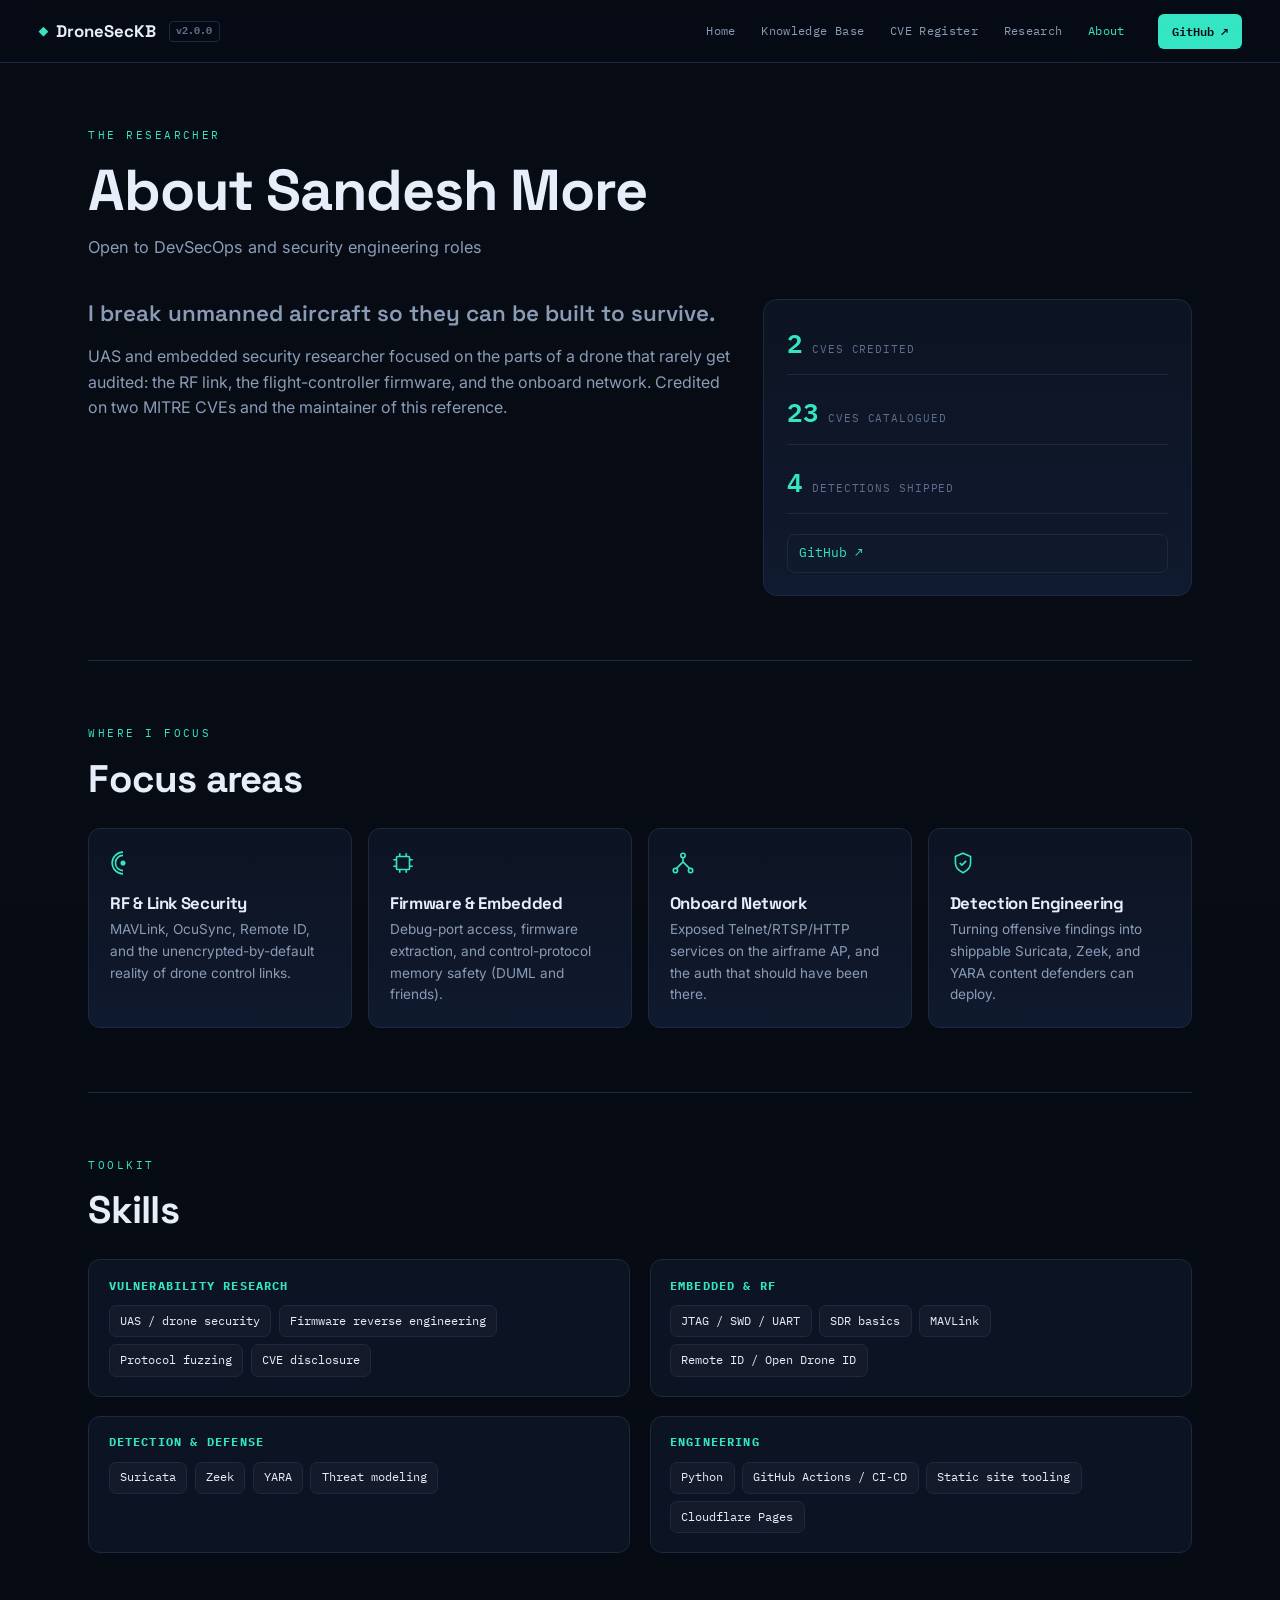
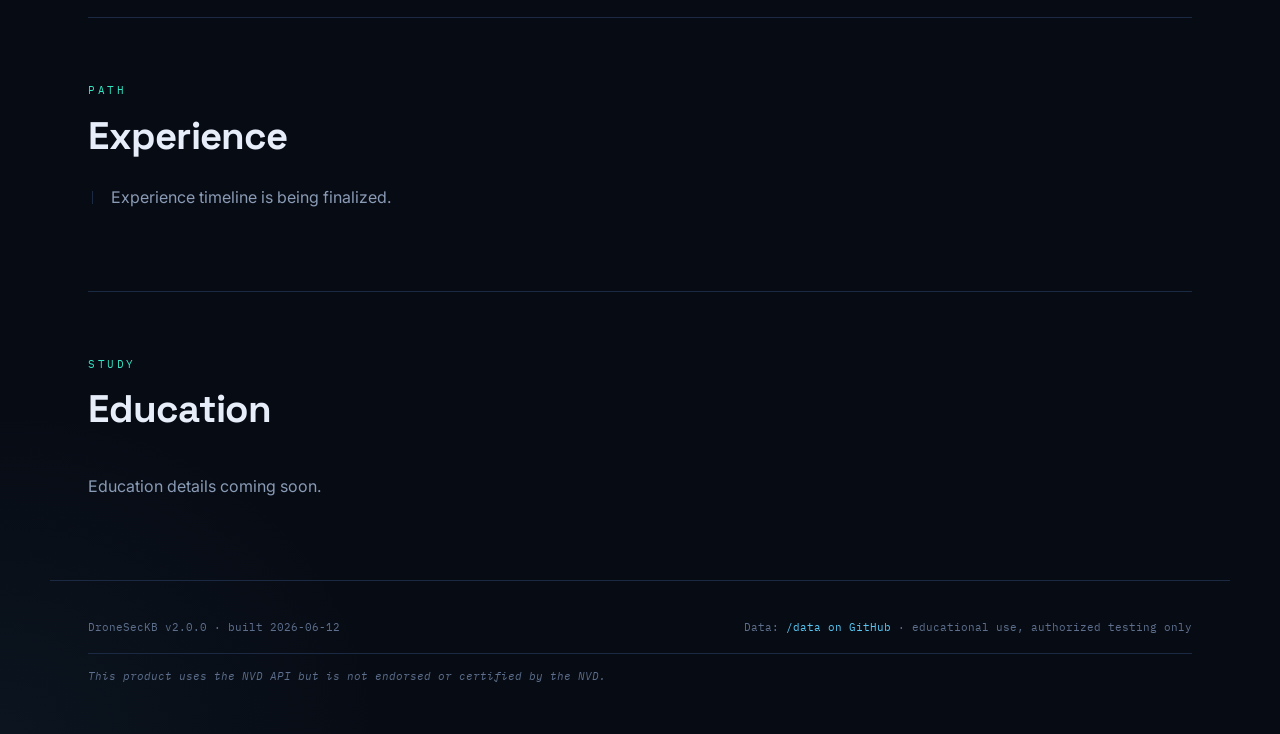
==== about.html @ fc01cfe6 "Add files via upload" ====
<!DOCTYPE html>
<html lang="en">
<head>
<meta charset="UTF-8">
<meta name="viewport" content="width=device-width, initial-scale=1">
<title>About · Sandesh More</title>
<meta name="description" content="UAS and embedded security researcher focused on the parts of a drone that rarely get audited: the RF link, the flight-controller firmware, and the onboard network. Credited on two MITRE CVEs and the maintainer of this reference.">
<meta property="og:title" content="About · Sandesh More">
<meta property="og:description" content="UAS and embedded security researcher focused on the parts of a drone that rarely get audited: the RF link, the flight-controller firmware, and the onboard network. Credited on two MITRE CVEs and the maintainer of this reference.">
<meta property="og:type" content="website">
<link rel="preconnect" href="https://fonts.googleapis.com">
<link rel="preconnect" href="https://fonts.gstatic.com" crossorigin>
<link href="https://fonts.googleapis.com/css2?family=Space+Grotesk:wght@400;500;600;700&family=Inter:wght@400;500;600&family=IBM+Plex+Mono:wght@400;500;600&display=swap" rel="stylesheet">
<style>:root{
  --void:#070B14; --panel:#0C1322; --panel-2:#101a2e; --panel-3:#0a1018; --grid:#1B2942; --grid-2:#243657;
  --ink:#E7EEFA; --muted:#8A9BB5; --faint:#5d6f8c;
  --scope:#34E5C4; --scope-2:#58C7F3;
  --critical:#FF5C72; --high:#FF9F45; --medium:#FFD23F; --low:#58C7F3; --na:#5d6f8c;
  --disp:'Space Grotesk',system-ui,sans-serif; --body:'Inter',system-ui,sans-serif; --mono:'IBM Plex Mono',ui-monospace,monospace;
  --maxw:1180px;
}
*{box-sizing:border-box}
html{scroll-behavior:smooth}
body{margin:0;background:var(--void);color:var(--ink);font-family:var(--body);line-height:1.6;-webkit-font-smoothing:antialiased;
  background-image:radial-gradient(900px 500px at 80% -10%,rgba(52,229,196,.07),transparent 60%),radial-gradient(700px 600px at 0% 100%,rgba(88,199,243,.05),transparent 55%);}
a{color:inherit;text-decoration:none}
h1,h2,h3,h4{font-family:var(--disp);font-weight:700;letter-spacing:-.02em;line-height:1.08;margin:0}
.eyebrow{font-family:var(--mono);font-size:.7rem;letter-spacing:.22em;color:var(--scope);text-transform:uppercase;margin:0 0 .9rem}
.muted{color:var(--muted)} .tiny{font-size:.72rem} .sm{font-size:.95rem}
.scanline{position:fixed;inset:0;pointer-events:none;z-index:200;mix-blend-mode:overlay;opacity:.5;background:repeating-linear-gradient(0deg,rgba(255,255,255,.018) 0 1px,transparent 1px 3px)}

/* topbar */
.topbar{position:sticky;top:0;z-index:100;display:flex;align-items:center;gap:1.4rem;padding:.85rem clamp(1rem,4vw,2.4rem);background:rgba(7,11,20,.8);backdrop-filter:blur(14px);border-bottom:1px solid var(--grid)}
.brand{font-family:var(--disp);font-weight:700;font-size:1.05rem;display:flex;align-items:center;gap:.5rem}
.brand .logo{color:var(--scope);font-size:.8rem}
.brand .ver{font-family:var(--mono);font-size:.62rem;color:var(--faint);padding:.1rem .4rem;border:1px solid var(--grid);border-radius:4px;margin-left:.3rem}
.nav{display:flex;gap:.2rem;margin-left:auto;flex-wrap:wrap}
.nav a{font-family:var(--mono);font-size:.74rem;letter-spacing:.03em;color:var(--muted);padding:.45rem .7rem;border-radius:6px;transition:.18s}
.nav a:hover{color:var(--ink);background:var(--panel)} .nav a.active{color:var(--scope)}
.ghbtn{font-family:var(--mono);font-size:.74rem;color:var(--void);background:var(--scope);padding:.5rem .85rem;border-radius:6px;font-weight:600;transition:.18s}
.ghbtn:hover{filter:brightness(1.1);transform:translateY(-1px)}
.menu-btn{display:none;background:transparent;border:1px solid var(--grid);color:var(--ink);font-size:1.1rem;border-radius:6px;padding:.3rem .6rem;cursor:pointer;margin-left:auto}

main{max-width:var(--maxw);margin:0 auto;padding:0 clamp(1rem,4vw,2.4rem)}

/* buttons */
.btn{font-family:var(--mono);font-size:.8rem;padding:.7rem 1.2rem;border-radius:7px;transition:.18s;border:1px solid transparent;display:inline-block}
.btn.sm{padding:.5rem .9rem;font-size:.74rem}
.btn.primary{background:var(--scope);color:var(--void);font-weight:600}
.btn.primary:hover{filter:brightness(1.1);transform:translateY(-1px)}
.btn.ghost{border-color:var(--grid);color:var(--ink)} .btn.ghost:hover{border-color:var(--scope);color:var(--scope)}

/* hero */
.hero{padding:clamp(3rem,8vw,6rem) 0 clamp(2rem,5vw,3.5rem)}
.hero-grid{display:grid;grid-template-columns:1.05fr .95fr;gap:clamp(1.5rem,4vw,3.5rem);align-items:center}
.hero h1{font-size:clamp(2.6rem,6.5vw,5rem);margin:.2rem 0 1.2rem}
.lede{font-size:1.06rem;color:var(--muted);max-width:46ch;margin:0 0 2rem} .lede.sm{font-size:.98rem}
.hero-stats{display:grid;grid-template-columns:repeat(4,auto);gap:clamp(1rem,3vw,2.4rem);margin-bottom:1.6rem}
.stat b{font-family:var(--mono);font-size:clamp(1.7rem,4vw,2.5rem);font-weight:600;display:block;line-height:1}
.stat span{font-family:var(--mono);font-size:.66rem;letter-spacing:.1em;text-transform:uppercase;color:var(--faint)}
.own-line{font-size:.92rem;color:var(--muted);border-left:2px solid var(--scope);padding-left:.9rem;margin:0 0 2rem}
.own-line b{color:var(--scope)}
.hero-cta{display:flex;gap:.8rem;flex-wrap:wrap}

/* radar */
.scope{margin:0;position:relative}
.scope svg{width:100%;height:auto;display:block;filter:drop-shadow(0 0 40px rgba(52,229,196,.18))}
.ring{fill:none;stroke:var(--grid);stroke-width:.3}.ring.outer{stroke:var(--scope);stroke-opacity:.4;stroke-width:.4}
.cross{stroke:var(--grid);stroke-width:.2}
.sweep{transform-origin:50px 50px;animation:sweep 4.4s linear infinite}.sweep path{fill:var(--scope);opacity:.16}
.blip circle{fill:var(--na)}
.blip .ping{fill:none;stroke:currentColor;stroke-width:.5;transform-origin:center;animation:ping 2.6s ease-out infinite;animation-delay:var(--d)}
.blip.sev-critical{color:var(--critical)}.blip.sev-critical circle:first-child{fill:var(--critical)}
.blip.sev-high{color:var(--high)}.blip.sev-high circle:first-child{fill:var(--high)}
.blip.sev-medium{color:var(--medium)}.blip.sev-medium circle:first-child{fill:var(--medium)}
.blip.sev-low{color:var(--low)}.blip.sev-low circle:first-child{fill:var(--low)}
.blip-label{font-family:var(--mono);font-size:2.4px;fill:var(--muted)}
.scope figcaption{font-family:var(--mono);font-size:.64rem;letter-spacing:.08em;color:var(--faint);text-align:center;margin-top:.8rem;text-transform:uppercase}
@keyframes sweep{to{transform:rotate(360deg)}}
@keyframes ping{0%{transform:scale(1);opacity:.9}80%,100%{transform:scale(4.5);opacity:0}}

/* page header */
.phead{padding:clamp(2.4rem,6vw,4rem) 0 1rem;max-width:64ch}
.phead h1{font-size:clamp(2.2rem,5vw,3.6rem);margin:.3rem 0 .8rem}
.phead-sub{color:var(--muted);font-size:1.02rem;margin:0}
.subnav{display:flex;gap:.4rem;flex-wrap:wrap;padding:1rem 0 0;border-bottom:1px solid var(--grid)}
.subnav a{font-family:var(--mono);font-size:.74rem;color:var(--muted);padding:.5rem .8rem;border-radius:7px 7px 0 0;transition:.16s}
.subnav a:hover{color:var(--scope);background:var(--panel)}

/* bands + blocks */
.band{padding:clamp(2.4rem,5vw,3.6rem) 0;border-top:1px solid var(--grid)}
.band-head{margin-bottom:1.8rem} .band-head.split{display:flex;justify-content:space-between;align-items:flex-end;gap:1rem;flex-wrap:wrap}
.band-head h2,.block-head h2{font-size:clamp(1.7rem,3.6vw,2.4rem);margin-top:.3rem}
.block{padding:clamp(2.4rem,6vw,4rem) 0;border-top:1px solid var(--grid)} .block.pt0{border-top:none;padding-top:1.4rem}
.block-head{margin-bottom:1.8rem;max-width:64ch}
.sub{color:var(--muted);font-size:.98rem;margin:0}

/* filters */
.filters{display:flex;gap:.4rem;flex-wrap:wrap;margin-top:1.1rem}
.chip{font-family:var(--mono);font-size:.72rem;color:var(--muted);background:transparent;border:1px solid var(--grid);padding:.4rem .8rem;border-radius:20px;cursor:pointer;transition:.16s}
.chip:hover{border-color:var(--scope);color:var(--ink)}
.chip.active{background:var(--scope);color:var(--void);border-color:var(--scope);font-weight:600}

/* generic cards */
.grid{display:grid;gap:1rem}
.owasp-grid{grid-template-columns:repeat(auto-fill,minmax(290px,1fr))}
.cve-grid{grid-template-columns:repeat(auto-fill,minmax(320px,1fr))}
.det-grid{grid-template-columns:repeat(auto-fill,minmax(360px,1fr))}
.card{background:linear-gradient(180deg,var(--panel),var(--panel-2));border:1px solid var(--grid);border-radius:12px;padding:1.25rem;position:relative;overflow:hidden;transition:.2s}
.card::before{content:"";position:absolute;left:0;top:0;bottom:0;width:3px;background:var(--na)}
.card.sev-critical::before{background:var(--critical)}.card.sev-high::before{background:var(--high)}.card.sev-medium::before{background:var(--medium)}.card.sev-low::before{background:var(--low)}
.card:hover{transform:translateY(-3px);border-color:var(--grid-2);box-shadow:0 18px 40px -22px rgba(0,0,0,.8)}
.card h3{font-size:1.12rem;margin-bottom:.3rem}.card .desc{color:var(--muted);font-size:.9rem;margin:.5rem 0}
.sev-pill{font-family:var(--mono);font-size:.6rem;letter-spacing:.12em;padding:.22rem .5rem;border-radius:4px;font-weight:600;white-space:nowrap}
.sev-pill.sev-critical{background:rgba(255,92,114,.16);color:var(--critical)}.sev-pill.sev-high{background:rgba(255,159,69,.16);color:var(--high)}
.sev-pill.sev-medium{background:rgba(255,210,63,.16);color:var(--medium)}.sev-pill.sev-low{background:rgba(88,199,243,.16);color:var(--low)}.sev-pill.sev-na{background:rgba(93,111,140,.16);color:var(--na)}

.card-top{display:flex;justify-content:space-between;align-items:center;margin-bottom:.7rem}
.rank{font-family:var(--mono);font-size:.95rem;font-weight:600;color:var(--scope)}
.proto{font-family:var(--mono);font-size:.7rem;color:var(--faint);text-transform:uppercase;letter-spacing:.06em;margin:.2rem 0 .5rem}
.example{font-size:.82rem;color:var(--muted);background:rgba(255,255,255,.02);border:1px solid var(--grid);border-radius:7px;padding:.6rem .7rem;margin:.6rem 0}
.example .lbl{font-family:var(--mono);font-size:.58rem;letter-spacing:.14em;color:var(--scope);display:block;margin-bottom:.2rem}
details summary{font-family:var(--mono);font-size:.72rem;color:var(--scope);cursor:pointer;padding:.3rem 0}
.mits{margin:.4rem 0;padding-left:1.1rem;font-size:.82rem;color:var(--muted)}.mits li{margin:.15rem 0}
.tags{display:flex;gap:.35rem;flex-wrap:wrap;margin-top:.5rem}
.tag,.mini{font-family:var(--mono);font-size:.62rem;color:var(--low);border:1px solid var(--grid);padding:.18rem .45rem;border-radius:5px}
.cvss-bar{display:flex;align-items:center;gap:.5rem;margin-top:.9rem}
.cvss-bar>span{height:5px;background:linear-gradient(90deg,var(--scope),var(--high));border-radius:3px;flex:0 0 auto;max-width:calc(100% - 3rem)}
.cvss-bar b{font-family:var(--mono);font-size:.78rem;margin-left:auto;flex:0 0 auto}

/* cve cards */
.cve-head{display:flex;justify-content:space-between;align-items:center}
.cve .own,.rcve .own,.feat-cve .own{font-family:var(--mono);font-size:.58rem;color:var(--scope);border:1px solid var(--scope);padding:.1rem .35rem;border-radius:4px;vertical-align:middle;margin-left:.3rem}
.nvdtag{font-family:var(--mono);font-size:.56rem;color:var(--low);border:1px solid var(--low);padding:.08rem .3rem;border-radius:4px;vertical-align:middle;margin-left:.3rem;letter-spacing:.06em}
.cve[data-fill="1"]{box-shadow:inset 0 0 0 1px rgba(52,229,196,.35)}
.cve-title{font-size:.9rem;margin:.35rem 0 .7rem}
.cve-meta{display:grid;grid-template-columns:1fr 1fr;gap:.4rem .9rem;margin:0 0 .7rem}.cve-meta.wide{grid-template-columns:repeat(4,1fr)}
.cve-meta div{border-bottom:1px solid var(--grid);padding-bottom:.25rem}
.cve-meta dt{font-family:var(--mono);font-size:.56rem;letter-spacing:.1em;color:var(--faint)}
.cve-meta dd{margin:0;font-size:.82rem;font-family:var(--mono)}
.cve-desc{font-size:.84rem;color:var(--muted);margin:.2rem 0 .8rem}
.cve-foot{display:flex;justify-content:space-between;align-items:center;font-family:var(--mono);font-size:.68rem}
.cve-foot .by{color:var(--faint)}.cve-foot .refs a{color:var(--low);margin-left:.5rem}.cve-foot .refs a:hover{color:var(--scope)}
.cve-controls{display:flex;flex-wrap:wrap;gap:.8rem;align-items:center;margin:0 0 1.4rem}
#cve-search{font-family:var(--mono);font-size:.8rem;background:var(--panel);border:1px solid var(--grid);color:var(--ink);padding:.6rem .9rem;border-radius:8px;min-width:240px;flex:1}
#cve-search:focus{outline:none;border-color:var(--scope)}
.empty{font-family:var(--mono);color:var(--faint);text-align:center;padding:2rem}

/* matrix */
.matrix{display:flex;gap:.8rem;overflow-x:auto;padding-bottom:1rem}
.col{flex:1 0 200px;min-width:200px}
.col-head{display:flex;align-items:center;gap:.5rem;font-family:var(--disp);font-weight:600;font-size:.9rem;padding:.6rem .7rem;background:var(--panel);border:1px solid var(--grid);border-radius:8px;margin-bottom:.6rem}
.col-head .ph{font-family:var(--mono);font-size:.7rem;color:var(--scope)}
.cell{background:linear-gradient(180deg,var(--panel),var(--panel-2));border:1px solid var(--grid);border-left:3px solid var(--na);border-radius:8px;padding:.7rem;margin-bottom:.55rem;display:flex;flex-direction:column;gap:.25rem;transition:.16s}
.cell.sev-critical{border-left-color:var(--critical)}.cell.sev-high{border-left-color:var(--high)}.cell.sev-medium{border-left-color:var(--medium)}.cell.sev-low{border-left-color:var(--low)}
.cell:hover{transform:translateX(2px);border-color:var(--grid-2)}
.cell .tid{font-family:var(--mono);font-size:.64rem;color:var(--scope);letter-spacing:.04em}
.cell .tname{font-weight:600;font-size:.9rem}.cell .tsum{font-size:.78rem;color:var(--muted)}
.cell .tcves{display:flex;gap:.3rem;flex-wrap:wrap;margin-top:.2rem}

/* detections */
.det pre{background:#060a12;border:1px solid var(--grid);border-radius:8px;padding:.8rem;overflow-x:auto;margin:.6rem 0}
.det code{font-family:var(--mono);font-size:.72rem;color:#bfe9dd;white-space:pre}
.det-head{display:flex;justify-content:space-between;align-items:center;margin-bottom:.4rem}
.engine{font-family:var(--mono);font-size:.66rem;font-weight:600;color:var(--void);background:var(--scope);padding:.2rem .5rem;border-radius:4px}
.det-tactic{font-family:var(--mono);font-size:.66rem;color:var(--faint);letter-spacing:.06em;text-transform:uppercase}

/* home: featured cve */
.feat-grid{display:grid;grid-template-columns:1fr 1fr;gap:1rem}
.feat-cve{background:linear-gradient(180deg,var(--panel),var(--panel-2));border:1px solid var(--grid);border-radius:12px;padding:1.3rem;position:relative;overflow:hidden;transition:.2s;display:block}
.feat-cve::before{content:"";position:absolute;left:0;top:0;bottom:0;width:3px;background:var(--na)}
.feat-cve.sev-critical::before{background:var(--critical)}.feat-cve.sev-high::before{background:var(--high)}.feat-cve.sev-medium::before{background:var(--medium)}.feat-cve.sev-low::before{background:var(--low)}
.feat-cve:hover{transform:translateY(-3px);border-color:var(--scope)}
.feat-top{display:flex;justify-content:space-between;align-items:center;margin-bottom:.6rem}
.feat-top .cid{font-family:var(--mono);font-weight:600}
.feat-t{font-size:1.05rem;font-family:var(--disp);font-weight:600;margin:.2rem 0 1rem;line-height:1.2}
.feat-link{font-family:var(--mono);font-size:.74rem;color:var(--scope)}

/* home: bento */
.bento-grid{display:grid;grid-template-columns:repeat(4,1fr);gap:1rem}
.bento{background:linear-gradient(180deg,var(--panel),var(--panel-2));border:1px solid var(--grid);border-radius:14px;padding:1.4rem;transition:.2s;display:flex;flex-direction:column;gap:.4rem;min-height:190px}
.bento.span2{grid-column:span 2}
.bento:hover{transform:translateY(-3px);border-color:var(--scope);box-shadow:0 18px 40px -22px rgba(0,0,0,.8)}
.bento-n{display:flex;align-items:baseline;gap:.5rem}
.bento-n b{font-family:var(--mono);font-size:2rem;font-weight:600;color:var(--scope);line-height:1}
.bento-n span{font-family:var(--mono);font-size:.64rem;text-transform:uppercase;letter-spacing:.1em;color:var(--faint)}
.bento h3{font-size:1.15rem;margin-top:.3rem}.bento p{color:var(--muted);font-size:.88rem;margin:0;flex:1}
.bento-go{font-family:var(--mono);font-size:.72rem;color:var(--scope)}

/* home: nvd list */
.nvd-list{display:flex;flex-direction:column;gap:.5rem}
.nvd-row{display:grid;grid-template-columns:auto auto 1fr;align-items:center;gap:.9rem;padding:.7rem 1rem;background:var(--panel);border:1px solid var(--grid);border-left:3px solid var(--na);border-radius:9px;transition:.16s}
.nvd-row.sev-critical{border-left-color:var(--critical)}.nvd-row.sev-high{border-left-color:var(--high)}.nvd-row.sev-medium{border-left-color:var(--medium)}.nvd-row.sev-low{border-left-color:var(--low)}
.nvd-row:hover{border-color:var(--grid-2);transform:translateX(2px)}
.nr-id{font-family:var(--mono);font-size:.82rem;font-weight:600}
.nr-prod{font-family:var(--mono);font-size:.74rem;color:var(--muted);text-align:right}

/* home: about teaser */
.about-teaser{text-align:center}
.about-teaser h2{font-size:clamp(1.7rem,4vw,2.6rem);max-width:18ch;margin:.4rem auto .9rem}
.about-teaser .lede{margin:0 auto 1.6rem}

/* research page */
.rcve-grid{display:grid;gap:1.2rem}
.rcve{background:linear-gradient(180deg,var(--panel),var(--panel-2));border:1px solid var(--grid);border-radius:14px;padding:1.5rem;position:relative;overflow:hidden}
.rcve::before{content:"";position:absolute;left:0;top:0;bottom:0;width:4px;background:var(--na)}
.rcve.sev-critical::before{background:var(--critical)}.rcve.sev-high::before{background:var(--high)}.rcve.sev-medium::before{background:var(--medium)}.rcve.sev-low::before{background:var(--low)}
.rcve-head{display:flex;justify-content:space-between;align-items:center;margin-bottom:.5rem}
.rcve-head .cid{font-family:var(--mono);font-weight:600;font-size:1.05rem}
.rcve h3{font-size:1.4rem;margin:.2rem 0 1rem}
.rcve-desc{color:var(--muted);margin:0 0 1rem}
.teardown{background:#060a12;border:1px solid var(--grid);border-radius:9px;padding:1rem;margin-bottom:1rem}
.teardown.pending{opacity:.7}
.teardown .lbl{font-family:var(--mono);font-size:.6rem;letter-spacing:.14em;color:var(--scope);display:block;margin-bottom:.4rem}
.teardown p{margin:0;font-family:var(--mono);font-size:.82rem;color:#cfe0f2}
.rcve-refs{display:flex;gap:.6rem;flex-wrap:wrap}
.rcve-refs a{font-family:var(--mono);font-size:.72rem;color:var(--low)}.rcve-refs a:hover{color:var(--scope)}

/* methodology */
.methodology{display:grid;grid-template-columns:repeat(4,1fr);gap:1rem}
.mstep{display:flex;gap:.8rem;background:var(--panel);border:1px solid var(--grid);border-radius:12px;padding:1.2rem}
.ms-n{font-family:var(--mono);font-size:1.1rem;font-weight:600;color:var(--scope)}
.mstep h4{font-size:1rem;margin-bottom:.3rem}.mstep p{margin:0;color:var(--muted);font-size:.84rem}

/* two col + lists */
.two-col{display:grid;grid-template-columns:1fr 1fr;gap:2rem}
.pub-list,.contrib-list{list-style:none;margin:0;padding:0;display:flex;flex-direction:column;gap:.7rem}
.pub{display:flex;justify-content:space-between;align-items:center;gap:1rem;background:var(--panel);border:1px solid var(--grid);border-radius:9px;padding:.9rem 1rem}
.pub-t{display:block;font-weight:600;font-size:.92rem}.pub-v{font-family:var(--mono);font-size:.72rem;color:var(--faint)}
.pub a{font-family:var(--mono);font-size:.72rem;color:var(--scope);white-space:nowrap}
.contrib-list li{background:var(--panel);border:1px solid var(--grid);border-left:3px solid var(--scope);border-radius:9px;padding:.8rem 1rem;color:var(--muted);font-size:.9rem}

/* about: bio */
.bio-grid{display:grid;grid-template-columns:1.5fr 1fr;gap:2rem;align-items:start}
.bio-lead{font-family:var(--disp);font-size:1.4rem;font-weight:600;line-height:1.3;margin:0 0 1rem;color:var(--ink)}
.bio p{color:var(--muted)}
.bio-side{background:linear-gradient(180deg,var(--panel),var(--panel-2));border:1px solid var(--grid);border-radius:14px;padding:1.4rem;display:flex;flex-direction:column;gap:1rem}
.bio-stat{display:flex;align-items:baseline;gap:.6rem;border-bottom:1px solid var(--grid);padding-bottom:.7rem}
.bio-stat b{font-family:var(--mono);font-size:1.6rem;font-weight:600;color:var(--scope)}
.bio-stat span{font-family:var(--mono);font-size:.7rem;text-transform:uppercase;letter-spacing:.08em;color:var(--faint)}
.contacts{display:flex;flex-direction:column;gap:.5rem;margin-top:.3rem}
.contact-link{font-family:var(--mono);font-size:.8rem;color:var(--scope);padding:.5rem .7rem;border:1px solid var(--grid);border-radius:8px;transition:.16s}
.contact-link:hover{border-color:var(--scope);background:rgba(52,229,196,.06)}

/* about: focus */
.focus-grid{display:grid;grid-template-columns:repeat(4,1fr);gap:1rem}
.focus{background:linear-gradient(180deg,var(--panel),var(--panel-2));border:1px solid var(--grid);border-radius:12px;padding:1.3rem;transition:.2s}
.focus:hover{transform:translateY(-3px);border-color:var(--grid-2)}
.focus-ic{color:var(--scope);display:inline-flex}.focus-ic .ic{width:26px;height:26px}
.focus h3{font-size:1.05rem;margin:.7rem 0 .4rem}.focus p{margin:0;color:var(--muted);font-size:.85rem}

/* about: skills */
.skills-grid{display:grid;grid-template-columns:repeat(2,1fr);gap:1.2rem}
.skillgroup{background:var(--panel);border:1px solid var(--grid);border-radius:12px;padding:1.2rem}
.skillgroup h4{font-family:var(--mono);font-size:.74rem;letter-spacing:.1em;text-transform:uppercase;color:var(--scope);margin-bottom:.8rem}
.chips{display:flex;flex-wrap:wrap;gap:.45rem}
.schip{font-family:var(--mono);font-size:.74rem;color:var(--ink);background:rgba(255,255,255,.03);border:1px solid var(--grid);padding:.35rem .65rem;border-radius:7px}

/* about: timeline */
.timeline{position:relative;padding-left:1.4rem}
.timeline::before{content:"";position:absolute;left:4px;top:.4rem;bottom:.4rem;width:1px;background:var(--grid)}
.tl-item{position:relative;margin-bottom:1.4rem}
.tl-dot{position:absolute;left:-1.4rem;top:.35rem;width:9px;height:9px;border-radius:50%;background:var(--scope);box-shadow:0 0 0 4px rgba(52,229,196,.12)}
.tl-top{display:flex;justify-content:space-between;gap:1rem;flex-wrap:wrap}
.tl-role{font-family:var(--disp);font-weight:600;font-size:1.05rem}
.tl-period{font-family:var(--mono);font-size:.74rem;color:var(--faint)}
.tl-org{font-family:var(--mono);font-size:.8rem;color:var(--scope)}
.tl-body ul{margin:.5rem 0 0;padding-left:1.1rem;color:var(--muted);font-size:.88rem}

/* about: education */
.edu-list{display:flex;flex-direction:column;gap:.7rem}
.edu{display:flex;justify-content:space-between;gap:1rem;flex-wrap:wrap;background:var(--panel);border:1px solid var(--grid);border-radius:9px;padding:.9rem 1rem}
.edu-d{font-family:var(--disp);font-weight:600}.edu-s{font-family:var(--mono);font-size:.78rem;color:var(--faint)}

/* footer */
.foot{max-width:var(--maxw);margin:0 auto;padding:2.4rem clamp(1rem,4vw,2.4rem) 3rem;border-top:1px solid var(--grid)}
.foot-row{display:flex;justify-content:space-between;flex-wrap:wrap;gap:.6rem;font-family:var(--mono);font-size:.7rem;color:var(--faint)}
.foot a{color:var(--low)}
.nvd-attr{font-family:var(--mono);font-size:.7rem;color:var(--faint);font-style:italic;border-top:1px solid var(--grid);padding-top:.9rem;margin:1rem 0 0}

:focus-visible{outline:2px solid var(--scope);outline-offset:2px;border-radius:4px}

/* reveal animation */
.reveal{opacity:0;transform:translateY(14px);transition:opacity .6s ease,transform .6s ease}
.reveal.in{opacity:1;transform:none}

@media(max-width:900px){
  .bento-grid,.methodology,.focus-grid{grid-template-columns:repeat(2,1fr)}
  .bento.span2{grid-column:span 2}
}
@media(max-width:860px){
  .menu-btn{display:block}
  .nav{display:none;position:absolute;top:100%;left:0;right:0;flex-direction:column;background:rgba(7,11,20,.97);backdrop-filter:blur(14px);border-bottom:1px solid var(--grid);padding:.6rem clamp(1rem,4vw,2.4rem) 1rem;gap:.1rem}
  .nav.open{display:flex}
  .nav a{padding:.7rem .5rem}
  .ghbtn{display:none}
  .hero-grid{grid-template-columns:1fr}.scope{max-width:380px;margin:0 auto;order:-1}
  .feat-grid,.two-col,.bio-grid,.skills-grid{grid-template-columns:1fr}
  .nvd-row{grid-template-columns:auto 1fr;row-gap:.3rem}.nr-prod{text-align:left;grid-column:1/-1}
}
@media(max-width:480px){
  .hero-stats{grid-template-columns:repeat(2,1fr);gap:1.2rem}
  .bento-grid,.methodology,.focus-grid{grid-template-columns:1fr}.bento.span2{grid-column:span 1}
  .cve-meta.wide{grid-template-columns:1fr 1fr}
}
@media(prefers-reduced-motion:reduce){
  html{scroll-behavior:auto}.sweep,.blip .ping{animation:none}.sweep path{opacity:.1}
  .reveal{opacity:1;transform:none;transition:none}*{transition:none!important}
}
</style>
</head>
<body>
<div class="scanline" aria-hidden="true"></div>
<header class="topbar">
  <a class="brand" href="index.html"><span class="logo" aria-hidden="true">&#9670;</span>DroneSecKB<span class="ver">v2.0.0</span></a>
  <button class="menu-btn" aria-label="Menu" aria-expanded="false">&#9776;</button>
  <nav class="nav"><a href="index.html">Home</a><a href="knowledge.html">Knowledge Base</a><a href="cves.html">CVE Register</a><a href="research.html">Research</a><a href="about.html" class="active">About</a></nav>
  <a class="ghbtn" href="https://github.com/Sandesh028/Comprehensive-Drone-Security-Knowledge-Base" target="_blank" rel="noopener">GitHub &#8599;</a>
</header>
<main>
<section class="phead reveal">
  <p class="eyebrow">THE RESEARCHER</p>
  <h1>About Sandesh More</h1>
  <p class="phead-sub">Open to DevSecOps and security engineering roles</p>
</section>
<section class="block pt0">
  <div class="bio-grid">
    <div class="bio reveal"><p class="bio-lead">I break unmanned aircraft so they can be built to survive.</p><p>UAS and embedded security researcher focused on the parts of a drone that rarely get audited: the RF link, the flight-controller firmware, and the onboard network. Credited on two MITRE CVEs and the maintainer of this reference.</p></div>
    <aside class="bio-side reveal">
      <div class="bio-stat"><b>2</b><span>CVEs credited</span></div>
      <div class="bio-stat"><b>23</b><span>CVEs catalogued</span></div>
      <div class="bio-stat"><b>4</b><span>detections shipped</span></div>
      <div class="contacts"><a class="contact-link" href="https://github.com/Sandesh028" target="_blank" rel="noopener">GitHub &#8599;</a></div>
    </aside>
  </div>
</section>
<section class="block"><div class="block-head"><p class="eyebrow">WHERE I FOCUS</p><h2>Focus areas</h2></div><div class="focus-grid"><article class="focus reveal"><span class="focus-ic"><svg class="ic" viewBox="0 0 24 24" stroke="currentColor" stroke-width="1.5" fill="currentColor" aria-hidden="true"><path d="M5 12a7 7 0 0 1 7-7M5 12a7 7 0 0 0 7 7M2 12a10 10 0 0 1 10-10M2 12a10 10 0 0 0 10 10" fill="none"/><circle cx="12" cy="12" r="1.6"/></svg></span><h3>RF &amp; Link Security</h3><p>MAVLink, OcuSync, Remote ID, and the unencrypted-by-default reality of drone control links.</p></article><article class="focus reveal"><span class="focus-ic"><svg class="ic" viewBox="0 0 24 24" stroke="currentColor" stroke-width="1.5" fill="currentColor" aria-hidden="true"><rect x="6" y="6" width="12" height="12" rx="1" fill="none"/><path d="M9 3v3M15 3v3M9 18v3M15 18v3M3 9h3M3 15h3M18 9h3M18 15h3" fill="none"/></svg></span><h3>Firmware &amp; Embedded</h3><p>Debug-port access, firmware extraction, and control-protocol memory safety (DUML and friends).</p></article><article class="focus reveal"><span class="focus-ic"><svg class="ic" viewBox="0 0 24 24" stroke="currentColor" stroke-width="1.5" fill="currentColor" aria-hidden="true"><circle cx="12" cy="5" r="2" fill="none"/><circle cx="5" cy="19" r="2" fill="none"/><circle cx="19" cy="19" r="2" fill="none"/><path d="M12 7v4M12 11l-6 6M12 11l6 6" fill="none"/></svg></span><h3>Onboard Network</h3><p>Exposed Telnet/RTSP/HTTP services on the airframe AP, and the auth that should have been there.</p></article><article class="focus reveal"><span class="focus-ic"><svg class="ic" viewBox="0 0 24 24" stroke="currentColor" stroke-width="1.5" fill="currentColor" aria-hidden="true"><path d="M12 3l7 3v6c0 4-3 7-7 9-4-2-7-5-7-9V6z" fill="none"/><path d="M9 12l2 2 4-4" fill="none"/></svg></span><h3>Detection Engineering</h3><p>Turning offensive findings into shippable Suricata, Zeek, and YARA content defenders can deploy.</p></article></div></section>
<section class="block"><div class="block-head"><p class="eyebrow">TOOLKIT</p><h2>Skills</h2></div><div class="skills-grid"><div class="skillgroup reveal"><h4>Vulnerability Research</h4><div class="chips"><span class="schip">UAS / drone security</span><span class="schip">Firmware reverse engineering</span><span class="schip">Protocol fuzzing</span><span class="schip">CVE disclosure</span></div></div><div class="skillgroup reveal"><h4>Embedded &amp; RF</h4><div class="chips"><span class="schip">JTAG / SWD / UART</span><span class="schip">SDR basics</span><span class="schip">MAVLink</span><span class="schip">Remote ID / Open Drone ID</span></div></div><div class="skillgroup reveal"><h4>Detection &amp; Defense</h4><div class="chips"><span class="schip">Suricata</span><span class="schip">Zeek</span><span class="schip">YARA</span><span class="schip">Threat modeling</span></div></div><div class="skillgroup reveal"><h4>Engineering</h4><div class="chips"><span class="schip">Python</span><span class="schip">GitHub Actions / CI-CD</span><span class="schip">Static site tooling</span><span class="schip">Cloudflare Pages</span></div></div></div></section>
<section class="block"><div class="block-head"><p class="eyebrow">PATH</p><h2>Experience</h2></div><div class="timeline"><p class="muted">Experience timeline is being finalized.</p></div></section>
<section class="block"><div class="block-head"><p class="eyebrow">STUDY</p><h2>Education</h2></div><div class="edu-list"><p class="muted">Education details coming soon.</p></div></section></main>
<footer class="foot">
  <div class="foot-row">
    <span>DroneSecKB v2.0.0 &middot; built 2026-06-12</span>
    <span>Data: <a href="https://github.com/Sandesh028/Comprehensive-Drone-Security-Knowledge-Base" target="_blank" rel="noopener">/data on GitHub</a> &middot; educational use, authorized testing only</span>
  </div>
  <p class="nvd-attr">This product uses the NVD API but is not endorsed or certified by the NVD.</p>
</footer>
<script>// reduced motion
var reduce = matchMedia('(prefers-reduced-motion:reduce)').matches;

// count-up stats
function countUp(el){
  var target = +el.dataset.count, dur = 900, t0 = performance.now();
  function step(t){ var p = Math.min((t-t0)/dur,1);
    el.textContent = Math.round(target*(1-Math.pow(1-p,3)));
    if(p<1) requestAnimationFrame(step); }
  requestAnimationFrame(step);
}
function runCounts(){
  document.querySelectorAll('b[data-count]').forEach(function(el){
    if(el.dataset.done) return;
    if(reduce){ el.textContent = el.dataset.count; el.dataset.done='1'; return; }
    el.dataset.done='1'; countUp(el);
  });
}

// reveal on scroll
if(!reduce && 'IntersectionObserver' in window){
  var revObs = new IntersectionObserver(function(es){
    es.forEach(function(en){ if(en.isIntersecting){ en.target.classList.add('in'); revObs.unobserve(en.target);
      en.target.querySelectorAll('b[data-count]').forEach(function(el){ if(!el.dataset.done){ el.dataset.done='1'; countUp(el); } });
    }});
  },{rootMargin:'0px 0px -8% 0px'});
  document.querySelectorAll('.reveal').forEach(function(el){ revObs.observe(el); });
} else {
  document.querySelectorAll('.reveal').forEach(function(el){ el.classList.add('in'); });
}
runCounts();

// severity filters + search
var search = document.getElementById('cve-search');
function activeSev(target){
  var g = document.querySelector('.filters[data-target="'+target+'"] .chip.active');
  return g ? g.dataset.sev : 'all';
}
function applyFilters(target){
  if(target === 'owasp'){
    var sev = activeSev('owasp');
    document.querySelectorAll('#owasp-grid .card').forEach(function(c){
      c.style.display = (sev==='all'||c.dataset.sev===sev) ? '' : 'none';
    });
  } else {
    var sev = activeSev('cve'), q = (search?search.value:'').trim().toLowerCase(), shown = 0;
    document.querySelectorAll('#cve-grid .card').forEach(function(c){
      var ok = (sev==='all'||c.dataset.sev===sev) && (!q || c.dataset.q.indexOf(q)>-1);
      c.style.display = ok ? '' : 'none'; if(ok) shown++;
    });
    var empty = document.getElementById('cve-empty'); if(empty) empty.hidden = shown>0;
  }
}
document.querySelectorAll('.filters').forEach(function(group){
  var target = group.dataset.target;
  group.addEventListener('click', function(e){
    var btn = e.target.closest('.chip'); if(!btn) return;
    group.querySelectorAll('.chip').forEach(function(c){ c.classList.remove('active'); });
    btn.classList.add('active'); applyFilters(target);
  });
});
if(search) search.addEventListener('input', function(){ applyFilters('cve'); });

// mobile menu
var menuBtn = document.querySelector('.menu-btn'), nav = document.querySelector('.nav');
if(menuBtn && nav){
  menuBtn.addEventListener('click', function(){
    var open = nav.classList.toggle('open');
    menuBtn.setAttribute('aria-expanded', open ? 'true' : 'false');
  });
}
</script>
</body>
</html>
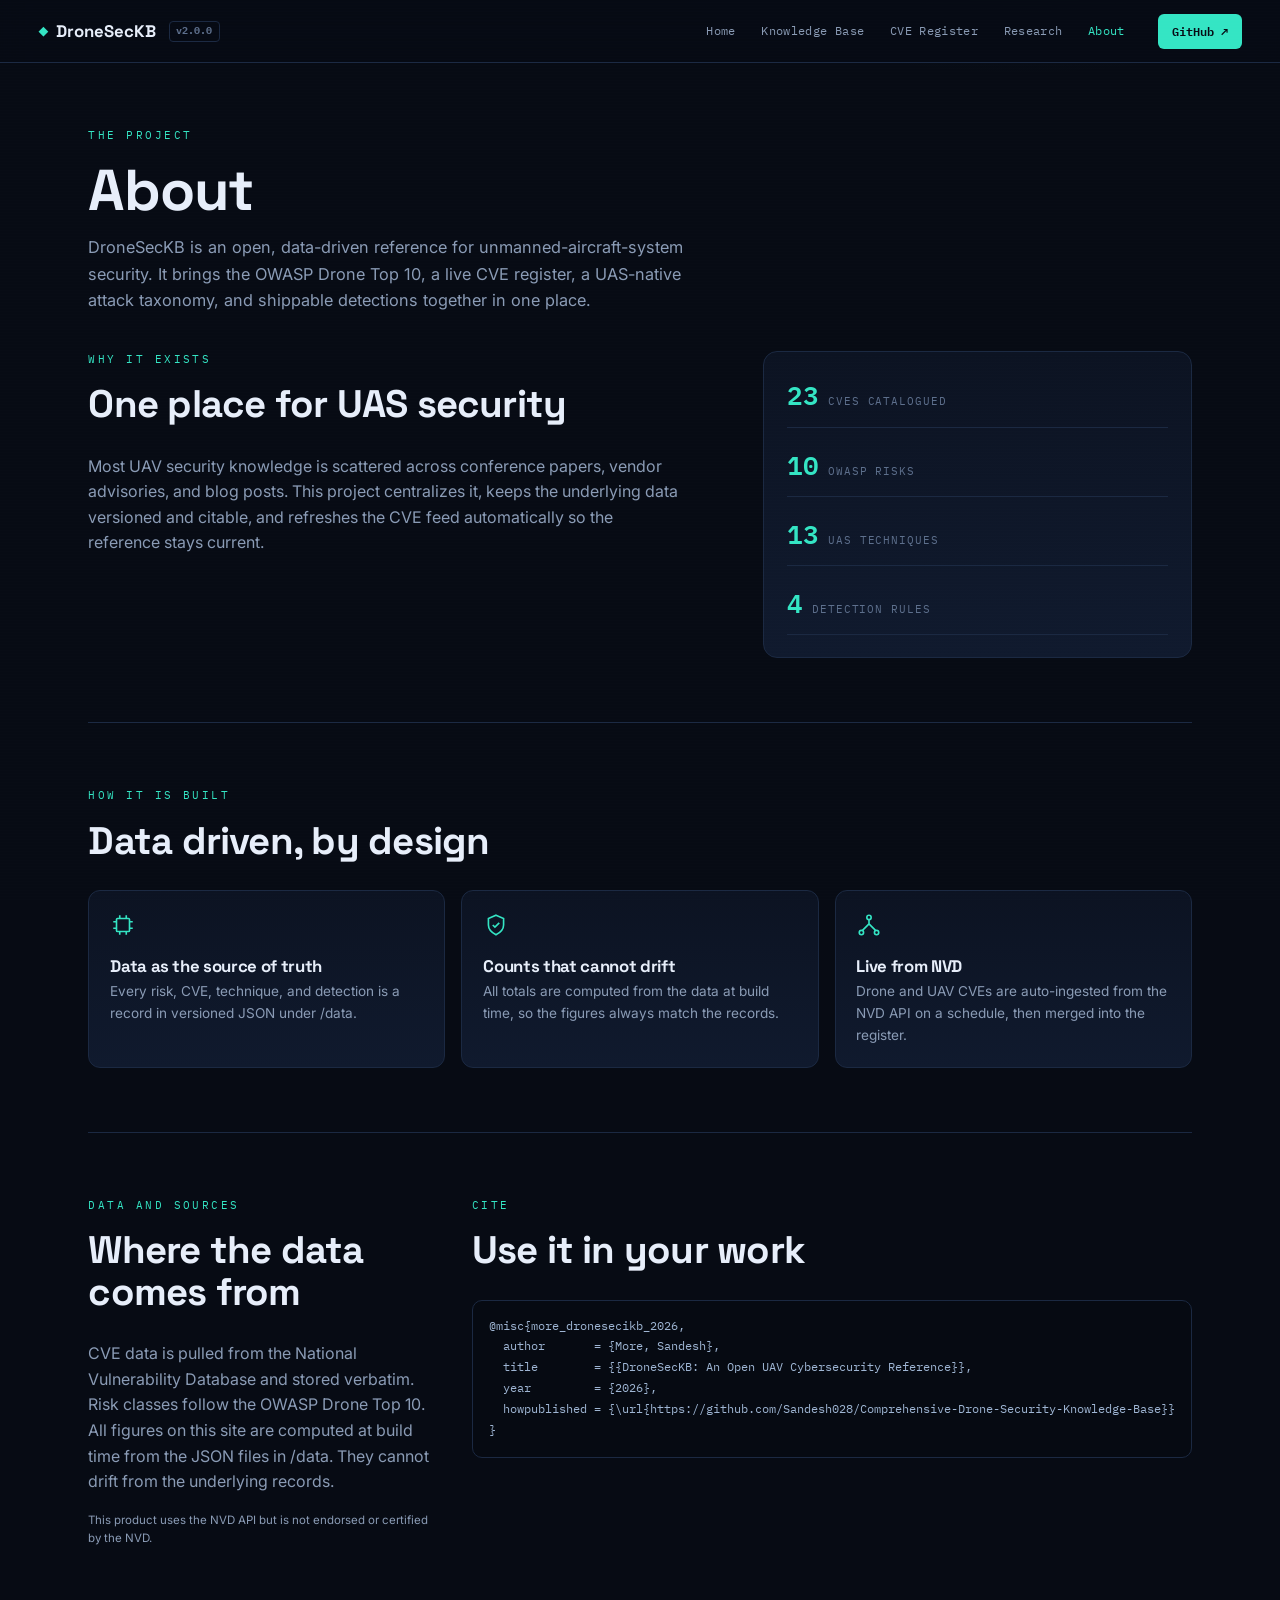
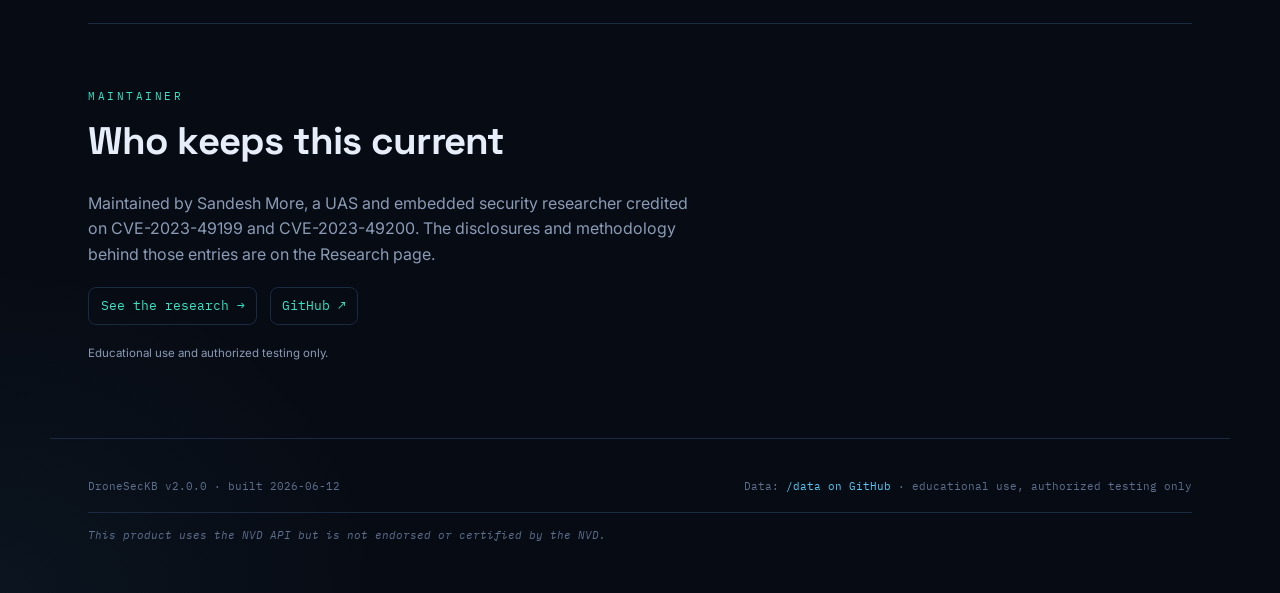
==== commit 2eb62c2a: "Add files via upload" ====
--- a/about.html
+++ b/about.html
@@ -3,10 +3,10 @@
 <head>
 <meta charset="UTF-8">
 <meta name="viewport" content="width=device-width, initial-scale=1">
-<title>About · Sandesh More</title>
-<meta name="description" content="UAS and embedded security researcher focused on the parts of a drone that rarely get audited: the RF link, the flight-controller firmware, and the onboard network. Credited on two MITRE CVEs and the maintainer of this reference.">
-<meta property="og:title" content="About · Sandesh More">
-<meta property="og:description" content="UAS and embedded security researcher focused on the parts of a drone that rarely get audited: the RF link, the flight-controller firmware, and the onboard network. Credited on two MITRE CVEs and the maintainer of this reference.">
+<title>About · DroneSecKB</title>
+<meta name="description" content="DroneSecKB is an open, data-driven reference for unmanned-aircraft-system security. It brings the OWASP Drone Top 10, a live CVE register, a UAS-native attack taxonomy, and shippable detections together in one place.">
+<meta property="og:title" content="About · DroneSecKB">
+<meta property="og:description" content="DroneSecKB is an open, data-driven reference for unmanned-aircraft-system security. It brings the OWASP Drone Top 10, a live CVE register, a UAS-native attack taxonomy, and shippable detections together in one place.">
 <meta property="og:type" content="website">
 <link rel="preconnect" href="https://fonts.googleapis.com">
 <link rel="preconnect" href="https://fonts.gstatic.com" crossorigin>
@@ -231,6 +231,13 @@
 .contrib-list li{background:var(--panel);border:1px solid var(--grid);border-left:3px solid var(--scope);border-radius:9px;padding:.8rem 1rem;color:var(--muted);font-size:.9rem}
 
 /* about: bio */
+.about-cols{display:grid;grid-template-columns:1.5fr 1fr;gap:2rem;align-items:start}
+.about-p{color:var(--muted);max-width:60ch}
+.cols3{display:grid;grid-template-columns:repeat(3,1fr);gap:1rem}
+.codeblock pre{background:#060a12;border:1px solid var(--grid);border-radius:10px;padding:1rem;overflow-x:auto;margin:0}
+.codeblock code{font-family:var(--mono);font-size:.72rem;color:#9fb6d4;white-space:pre}
+.maintainer{text-align:left}
+.m-links{display:flex;gap:.8rem;flex-wrap:wrap;margin:1.2rem 0}
 .bio-grid{display:grid;grid-template-columns:1.5fr 1fr;gap:2rem;align-items:start}
 .bio-lead{font-family:var(--disp);font-size:1.4rem;font-weight:600;line-height:1.3;margin:0 0 1rem;color:var(--ink)}
 .bio p{color:var(--muted)}
@@ -295,7 +302,8 @@
   .nav a{padding:.7rem .5rem}
   .ghbtn{display:none}
   .hero-grid{grid-template-columns:1fr}.scope{max-width:380px;margin:0 auto;order:-1}
-  .feat-grid,.two-col,.bio-grid,.skills-grid{grid-template-columns:1fr}
+  .feat-grid,.two-col,.bio-grid,.skills-grid,.about-cols{grid-template-columns:1fr}
+  .cols3{grid-template-columns:1fr}
   .nvd-row{grid-template-columns:auto 1fr;row-gap:.3rem}.nr-prod{text-align:left;grid-column:1/-1}
 }
 @media(max-width:480px){
@@ -319,25 +327,58 @@
 </header>
 <main>
 <section class="phead reveal">
-  <p class="eyebrow">THE RESEARCHER</p>
-  <h1>About Sandesh More</h1>
-  <p class="phead-sub">Open to DevSecOps and security engineering roles</p>
+  <p class="eyebrow">THE PROJECT</p>
+  <h1>About</h1>
+  <p class="phead-sub">DroneSecKB is an open, data-driven reference for unmanned-aircraft-system security. It brings the OWASP Drone Top 10, a live CVE register, a UAS-native attack taxonomy, and shippable detections together in one place.</p>
 </section>
 <section class="block pt0">
-  <div class="bio-grid">
-    <div class="bio reveal"><p class="bio-lead">I break unmanned aircraft so they can be built to survive.</p><p>UAS and embedded security researcher focused on the parts of a drone that rarely get audited: the RF link, the flight-controller firmware, and the onboard network. Credited on two MITRE CVEs and the maintainer of this reference.</p></div>
+  <div class="about-cols">
+    <div class="reveal">
+      <div class="block-head"><p class="eyebrow">WHY IT EXISTS</p><h2>One place for UAS security</h2></div>
+      <p class="about-p">Most UAV security knowledge is scattered across conference papers, vendor advisories, and blog posts. This project centralizes it, keeps the underlying data versioned and citable, and refreshes the CVE feed automatically so the reference stays current.</p>
+    </div>
     <aside class="bio-side reveal">
-      <div class="bio-stat"><b>2</b><span>CVEs credited</span></div>
       <div class="bio-stat"><b>23</b><span>CVEs catalogued</span></div>
-      <div class="bio-stat"><b>4</b><span>detections shipped</span></div>
-      <div class="contacts"><a class="contact-link" href="https://github.com/Sandesh028" target="_blank" rel="noopener">GitHub &#8599;</a></div>
+      <div class="bio-stat"><b>10</b><span>OWASP risks</span></div>
+      <div class="bio-stat"><b>13</b><span>UAS techniques</span></div>
+      <div class="bio-stat"><b>4</b><span>detection rules</span></div>
     </aside>
   </div>
 </section>
-<section class="block"><div class="block-head"><p class="eyebrow">WHERE I FOCUS</p><h2>Focus areas</h2></div><div class="focus-grid"><article class="focus reveal"><span class="focus-ic"><svg class="ic" viewBox="0 0 24 24" stroke="currentColor" stroke-width="1.5" fill="currentColor" aria-hidden="true"><path d="M5 12a7 7 0 0 1 7-7M5 12a7 7 0 0 0 7 7M2 12a10 10 0 0 1 10-10M2 12a10 10 0 0 0 10 10" fill="none"/><circle cx="12" cy="12" r="1.6"/></svg></span><h3>RF &amp; Link Security</h3><p>MAVLink, OcuSync, Remote ID, and the unencrypted-by-default reality of drone control links.</p></article><article class="focus reveal"><span class="focus-ic"><svg class="ic" viewBox="0 0 24 24" stroke="currentColor" stroke-width="1.5" fill="currentColor" aria-hidden="true"><rect x="6" y="6" width="12" height="12" rx="1" fill="none"/><path d="M9 3v3M15 3v3M9 18v3M15 18v3M3 9h3M3 15h3M18 9h3M18 15h3" fill="none"/></svg></span><h3>Firmware &amp; Embedded</h3><p>Debug-port access, firmware extraction, and control-protocol memory safety (DUML and friends).</p></article><article class="focus reveal"><span class="focus-ic"><svg class="ic" viewBox="0 0 24 24" stroke="currentColor" stroke-width="1.5" fill="currentColor" aria-hidden="true"><circle cx="12" cy="5" r="2" fill="none"/><circle cx="5" cy="19" r="2" fill="none"/><circle cx="19" cy="19" r="2" fill="none"/><path d="M12 7v4M12 11l-6 6M12 11l6 6" fill="none"/></svg></span><h3>Onboard Network</h3><p>Exposed Telnet/RTSP/HTTP services on the airframe AP, and the auth that should have been there.</p></article><article class="focus reveal"><span class="focus-ic"><svg class="ic" viewBox="0 0 24 24" stroke="currentColor" stroke-width="1.5" fill="currentColor" aria-hidden="true"><path d="M12 3l7 3v6c0 4-3 7-7 9-4-2-7-5-7-9V6z" fill="none"/><path d="M9 12l2 2 4-4" fill="none"/></svg></span><h3>Detection Engineering</h3><p>Turning offensive findings into shippable Suricata, Zeek, and YARA content defenders can deploy.</p></article></div></section>
-<section class="block"><div class="block-head"><p class="eyebrow">TOOLKIT</p><h2>Skills</h2></div><div class="skills-grid"><div class="skillgroup reveal"><h4>Vulnerability Research</h4><div class="chips"><span class="schip">UAS / drone security</span><span class="schip">Firmware reverse engineering</span><span class="schip">Protocol fuzzing</span><span class="schip">CVE disclosure</span></div></div><div class="skillgroup reveal"><h4>Embedded &amp; RF</h4><div class="chips"><span class="schip">JTAG / SWD / UART</span><span class="schip">SDR basics</span><span class="schip">MAVLink</span><span class="schip">Remote ID / Open Drone ID</span></div></div><div class="skillgroup reveal"><h4>Detection &amp; Defense</h4><div class="chips"><span class="schip">Suricata</span><span class="schip">Zeek</span><span class="schip">YARA</span><span class="schip">Threat modeling</span></div></div><div class="skillgroup reveal"><h4>Engineering</h4><div class="chips"><span class="schip">Python</span><span class="schip">GitHub Actions / CI-CD</span><span class="schip">Static site tooling</span><span class="schip">Cloudflare Pages</span></div></div></div></section>
-<section class="block"><div class="block-head"><p class="eyebrow">PATH</p><h2>Experience</h2></div><div class="timeline"><p class="muted">Experience timeline is being finalized.</p></div></section>
-<section class="block"><div class="block-head"><p class="eyebrow">STUDY</p><h2>Education</h2></div><div class="edu-list"><p class="muted">Education details coming soon.</p></div></section></main>
+
+<section class="block">
+  <div class="block-head"><p class="eyebrow">HOW IT IS BUILT</p><h2>Data driven, by design</h2></div>
+  <div class="cols3"><article class="focus reveal"><span class="focus-ic"><svg class="ic" viewBox="0 0 24 24" stroke="currentColor" stroke-width="1.5" fill="currentColor" aria-hidden="true"><rect x="6" y="6" width="12" height="12" rx="1" fill="none"/><path d="M9 3v3M15 3v3M9 18v3M15 18v3M3 9h3M3 15h3M18 9h3M18 15h3" fill="none"/></svg></span><h3>Data as the source of truth</h3><p>Every risk, CVE, technique, and detection is a record in versioned JSON under /data.</p></article><article class="focus reveal"><span class="focus-ic"><svg class="ic" viewBox="0 0 24 24" stroke="currentColor" stroke-width="1.5" fill="currentColor" aria-hidden="true"><path d="M12 3l7 3v6c0 4-3 7-7 9-4-2-7-5-7-9V6z" fill="none"/><path d="M9 12l2 2 4-4" fill="none"/></svg></span><h3>Counts that cannot drift</h3><p>All totals are computed from the data at build time, so the figures always match the records.</p></article><article class="focus reveal"><span class="focus-ic"><svg class="ic" viewBox="0 0 24 24" stroke="currentColor" stroke-width="1.5" fill="currentColor" aria-hidden="true"><circle cx="12" cy="5" r="2" fill="none"/><circle cx="5" cy="19" r="2" fill="none"/><circle cx="19" cy="19" r="2" fill="none"/><path d="M12 7v4M12 11l-6 6M12 11l6 6" fill="none"/></svg></span><h3>Live from NVD</h3><p>Drone and UAV CVEs are auto-ingested from the NVD API on a schedule, then merged into the register.</p></article></div>
+</section>
+
+<section class="block">
+  <div class="about-cols">
+    <div class="reveal">
+      <div class="block-head"><p class="eyebrow">DATA AND SOURCES</p><h2>Where the data comes from</h2></div>
+      <p class="about-p">CVE data is pulled from the National Vulnerability Database and stored verbatim. Risk classes follow the OWASP Drone Top 10. All figures on this site are computed at build time from the JSON files in /data. They cannot drift from the underlying records.</p>
+      <p class="about-p tiny muted">This product uses the NVD API but is not endorsed or certified by the NVD.</p>
+    </div>
+    <div class="reveal">
+      <div class="block-head"><p class="eyebrow">CITE</p><h2>Use it in your work</h2></div>
+      <div class="codeblock"><pre><code>@misc{more_dronesecikb_2026,
+  author       = {More, Sandesh},
+  title        = {{DroneSecKB: An Open UAV Cybersecurity Reference}},
+  year         = {2026},
+  howpublished = {\url{https://github.com/Sandesh028/Comprehensive-Drone-Security-Knowledge-Base}}
+}</code></pre></div>
+    </div>
+  </div>
+</section>
+
+<section class="block maintainer reveal">
+  <div class="block-head"><p class="eyebrow">MAINTAINER</p><h2>Who keeps this current</h2></div>
+  <p class="about-p">Maintained by Sandesh More, a UAS and embedded security researcher credited on CVE-2023-49199 and CVE-2023-49200. The disclosures and methodology behind those entries are on the Research page.</p>
+  <div class="m-links">
+    <a class="contact-link" href="research.html">See the research &#8594;</a>
+    <a class="contact-link" href="https://github.com/Sandesh028" target="_blank" rel="noopener">GitHub &#8599;</a>
+  </div>
+  <p class="about-p tiny muted">Educational use and authorized testing only.</p>
+</section></main>
 <footer class="foot">
   <div class="foot-row">
     <span>DroneSecKB v2.0.0 &middot; built 2026-06-12</span>
